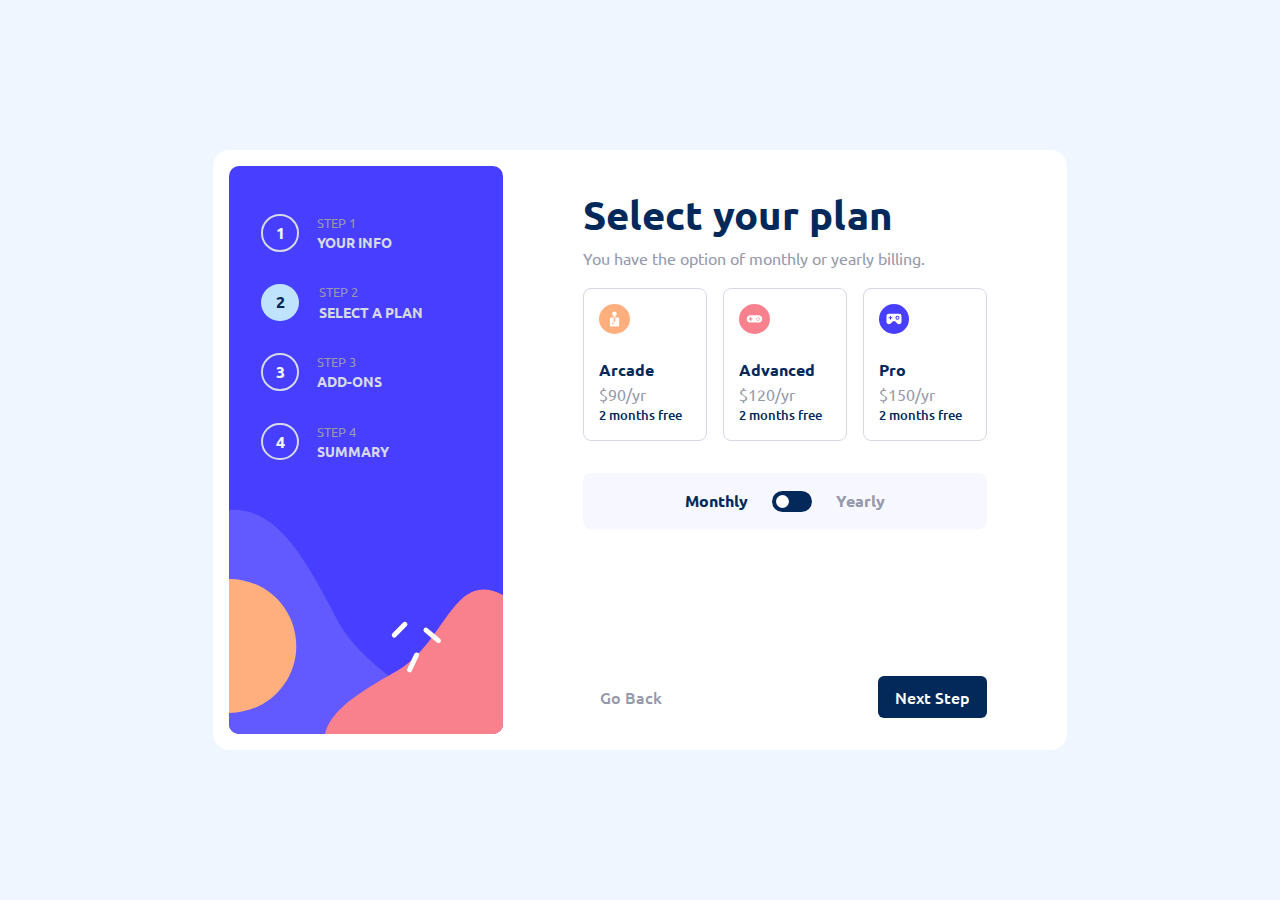
==== add-ons.html @ cd008446 "Initialize add-ons page" ====
<!DOCTYPE html>
<html lang="pt-PT">
	<head>
		<meta charset="UTF-8" />
		<meta name="viewport" content="width=device-width, initial-scale=1.0" />
		<title>Multi step form main</title>
		<link
			rel="shortcut icon"
			href="./assets/images/favicon-32x32.png"
			type="image/x-icon" />
		<link rel="stylesheet" href="./assets/style/css/bootstrap.min.css" />
		<link rel="stylesheet" href="./assets/style/css/style.css" />
	</head>
	<body class="d-flex flex-column">
		<div
			class="main d-flex flex-column h-100 col-md-10 col-lg-9 col-xl-8 col-xxl-7 m-md-auto p-md-3 rounded-4 pe-md-0">
			<img
				src="./assets/images/bg-sidebar-mobile.svg"
				alt="mobile-sidebar"
				class="sidebar-image-mobile d-md-none col-12 position-absolute" />
			<div class="sidebar d-md-block col-md-5 rounded-4">
				<img
					src="./assets/images/bg-sidebar-desktop.svg"
					alt="desktop-sidebar"
					class="sidebar-image-desktop d-none d-md-block col-12 img-fluid h-100 w-100" />
				<ul class="steps mx-auto mb-0">
					<li class="step">
						1
						<div class="about d-none d-md-flex">
							<p class="header-text">step 1</p>
							<p class="desc-text">your info</p>
						</div>
					</li>
					<li class="step active">
						2
						<div class="about d-none d-md-flex">
							<p class="header-text">step 2</p>
							<p class="desc-text">select a plan</p>
						</div>
					</li>
					<li class="step">
						3
						<div class="about d-none d-md-flex">
							<p class="header-text">step 3</p>
							<p class="desc-text">add-ons</p>
						</div>
					</li>
					<li class="step">
						4
						<div class="about d-none d-md-flex">
							<p class="header-text">step 4</p>
							<p class="desc-text">summary</p>
						</div>
					</li>
				</ul>
			</div>
			<form
				class="content-area position-relative d-flex flex-column h-100 col-md-12 mx-md-auto px-md-4">
				<div
					class="content-width h-100 d-flex flex-column px-md-2 pt-md-3 pt-lg-4">
					<div class="container p-md-0 p-md-0 px-lg-5">
						<div class="content-area-main shadow-sm rounded-3 mb-3">
							<h1 class="title">Select your plan</h1>
							<p class="text pb-3">
								You have the option of monthly or yearly billing.
							</p>
							<div class="options d-flex flex-column d-md-grid gap-3 gap-md-3 w-100 mb-2 pb-md-2">
								<div class="option py-4 p-md-3">
									<img
										src="./assets/images/icon-arcade.svg"
										class="option-img col-2 col-md-4 mb-md-4 mx-3 mx-md-0" />
									<div class="option-caption">
										<input
											type="radio"
											class="input-radio rounded-3"
											name="option"
											value="arcade" />
										<p class="_title">Arcade</p>
										<p class="_value">$90/yr</p>
										<p class="yearly-promotion">2 months free</p>
									</div>
								</div>
								<div class="option py-4 p-md-3">
									<img
										src="./assets/images/icon-advanced.svg"
										class="option-img col-2 col-md-4 mb-md-4 mx-3 mx-md-0" />
									<div class="option-caption">
										<input
											type="radio"
											class="input-radio rounded-3"
											name="option"
											value="advanced" />
										<p class="_title">Advanced</p>
										<p class="_value">$120/yr</p>
										<p class="yearly-promotion">2 months free</p>
									</div>
								</div>
								<div class="option py-4 p-md-3">
									<img
										src="./assets/images/icon-pro.svg"
										class="option-img col-2 col-md-4 mb-md-4 mx-3 mx-md-0" />
									<div class="option-caption">
										<input
											type="radio"
											class="input-radio rounded-3"
											name="option"
											value="pro" />
										<p class="_title">Pro</p>
										<p class="_value">$150/yr</p>
										<p class="yearly-promotion">2 months free</p>
									</div>
								</div>
							</div>
							<div class="switch-container p-3 rounded-3 mt-4">
									<span class="monthly-text">Monthly</span>
									<label for="dot" class="switch mx-4"><input type="checkbox" class="dot" id="dot"></label>
									<span class="yearly-text">Yearly</span>
								</div>
						</div>
					</div>
					<div class="buttons-container mt-auto p-3 d-flex flex-row px-lg-5">
						<a href="./index.html" class="btn text-btn px-3 py-2" type="submit">
							Go Back
						</a>
						<button class="btn button-dark ms-auto px-3 py-2" type="submit">
							Next Step
						</button>
					</div>
				</div>
			</form>
		</div>
	</body>
</html>
---- assets/style/css/style.css ----
@font-face {
  font-family: "Ubuntu";
  src: url(../../fonts/Ubuntu-Regular.ttf), url(../../fonts/Ubuntu-Medium.ttf), url(../../fonts/Ubuntu-Bold.ttf);
  font-weight: 400;
}
@font-face {
  font-family: "Ubuntu";
  src: url(../../fonts/Ubuntu-Medium.ttf), url(../../fonts/Ubuntu-Regular.ttf), url(../../fonts/Ubuntu-Bold.ttf);
  font-weight: 500;
}
@font-face {
  font-family: "Ubuntu";
  src: url(../../fonts/Ubuntu-Bold.ttf), url(../../fonts/Ubuntu-Regular.ttf), url(../../fonts/Ubuntu-Medium.ttf);
  font-weight: 700;
}
* {
  font-family: "Ubuntu", sans-serif;
}

.title {
  color: #02295a;
  font-weight: 700;
}

.text {
  margin-bottom: 0.1rem;
  color: #9699ab;
}

html,
body {
  height: 100%;
  background-color: #f0f6ff;
}

.main {
  position: relative;
}

.sidebar .steps {
  position: relative;
  list-style: none;
  padding: 2rem 0;
  display: flex;
  justify-content: center;
  gap: 1rem;
}
.sidebar .steps .step {
  width: 2.35rem;
  height: 2.35rem;
  display: flex;
  align-items: center;
  justify-content: center;
  border-radius: 50%;
  border: 2px solid #d6d9e6;
  font-weight: 700;
  color: #f0f6ff;
}
.sidebar .steps .step.active {
  border: none;
  color: #02295a;
  background-color: #bfe2fd;
}

.content-area .content-area-main {
  padding: 1.5rem;
  background-color: #ffffff;
}
.content-area .content-area-main .label {
  font-size: 0.9rem;
  font-weight: 500;
  color: #02295a;
}
.content-area .content-area-main .input::placeholder {
  color: #9699ab;
}
.content-area .buttons-container {
  background-color: #ffffff;
}

.options .option {
  width: 100%;
  position: relative;
  display: flex;
  align-items: flex-start;
}
.options .option .input-radio {
  appearance: none;
  width: 100%;
  height: 100%;
  position: absolute;
  top: 0;
  left: 0;
  border: 1.5px solid #d6d9e6;
}
.options .option .input-radio:checked {
  border-color: #473dff;
  background-color: rgba(71, 61, 255, 0.1);
}
.options .option .option-caption {
  display: flex;
  flex-direction: column;
}
.options .option .option-caption * {
  margin: 0;
}
.options .option .option-caption ._title {
  color: #02295a;
  font-weight: 700;
}
.options .option .option-caption ._value {
  color: #9699ab;
}
.options .option .option-caption .yearly-promotion {
  color: #02295a;
  font-size: 0.8rem;
  font-weight: 500;
}

.switch-container {
  display: flex;
  justify-content: center;
  align-items: center;
  background: rgba(173, 190, 255, 0.1);
}
.switch-container .monthly-text {
  font-weight: 700;
  color: #02295a;
}
.switch-container .switch {
  height: 1.285rem;
  width: 2.5rem;
  padding: 0.25rem;
  border-radius: 0.75rem;
  background: #02295a;
}
.switch-container .switch .dot {
  appearance: none;
  display: flex;
  width: 0.815rem;
  height: 0.815rem;
  border-radius: 50%;
  background: #ffffff;
}
.switch-container .switch .dot:checked {
  margin-left: auto;
}
.switch-container .yearly-text {
  font-weight: 700;
  color: #9699ab;
}

.button-dark,
.text-btn {
  font-weight: 500;
  color: #ffffff;
}
.button-dark.text-btn,
.text-btn.text-btn {
  color: #9699ab;
}
.button-dark.button-dark,
.text-btn.button-dark {
  background-color: #02295a;
}
.button-dark.button-dark:hover,
.text-btn.button-dark:hover {
  color: #ffffff;
}

.input {
  border: 1.5px solid #d6d9e6;
  outline: none;
  color: #02295a;
  font-weight: 500;
}
.input:focus {
  border-color: #473dff;
}

@media only screen and (min-width: 768px) {
  .main {
    height: auto !important;
    display: grid !important;
    grid-template-columns: auto 1fr;
    flex-direction: row !important;
    position: relative;
    background-color: #ffffff;
  }
  .main .sidebar {
    height: 100%;
    width: 100%;
    position: relative;
  }
  .main .sidebar .steps {
    position: absolute;
    top: 0;
    left: 0;
    width: 100%;
    flex-direction: column;
    padding: 3rem 2rem;
    gap: 2rem;
  }
  .main .sidebar .steps .step {
    position: relative;
  }
  .main .sidebar .steps .step .about {
    position: absolute;
    width: max-content;
    display: flex;
    flex-direction: column;
    left: calc(100% + 1.25rem);
    top: 50%;
    transform: translateY(-50%);
  }
  .main .sidebar .steps .step .about .header-text,
  .main .sidebar .steps .step .about .desc-text {
    margin: 0 !important;
    text-transform: uppercase;
    font-size: 0.9rem;
  }
  .main .sidebar .steps .step .about .header-text.header-text,
  .main .sidebar .steps .step .about .desc-text.header-text {
    color: #9699ab;
    font-size: 0.8rem;
    font-weight: 400;
  }
  .main .sidebar .steps .step .about .header-text.desc-text,
  .main .sidebar .steps .step .about .desc-text.desc-text {
    color: #d6d9e6;
  }
  .main .content-area .content-area-main {
    box-shadow: none !important;
    height: 100%;
    padding: 0;
    background: none;
  }
  .main .content-area .content-area-main .options {
    grid-template-columns: repeat(3, 1fr);
  }
  .main .content-area .content-area-main .options .option {
    flex-direction: column;
  }
  .main .content-area .buttons-container {
    background: none;
  }
  .input {
    border-radius: 0.4rem !important;
  }
  .label {
    margin-bottom: 0.2rem;
    font-weight: 500;
  }
}

/*# sourceMappingURL=style.css.map */
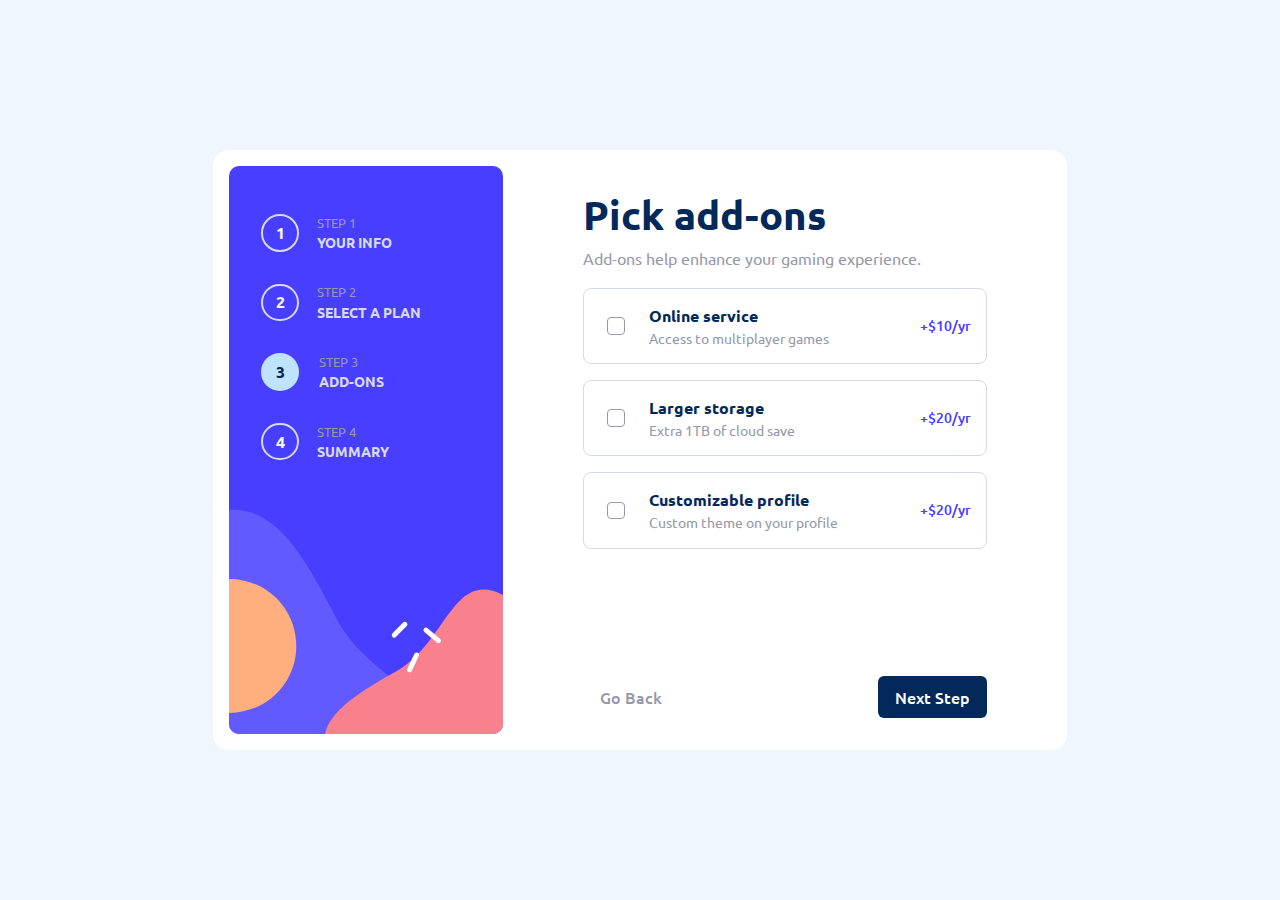
==== commit 659b9657: "Add-ons page done" ====
--- a/add-ons.html
+++ b/add-ons.html
@@ -31,14 +31,14 @@
 							<p class="desc-text">your info</p>
 						</div>
 					</li>
-					<li class="step active">
+					<li class="step">
 						2
 						<div class="about d-none d-md-flex">
 							<p class="header-text">step 2</p>
 							<p class="desc-text">select a plan</p>
 						</div>
 					</li>
-					<li class="step">
+					<li class="step active">
 						3
 						<div class="about d-none d-md-flex">
 							<p class="header-text">step 3</p>
@@ -60,66 +60,65 @@
 					class="content-width h-100 d-flex flex-column px-md-2 pt-md-3 pt-lg-4">
 					<div class="container p-md-0 p-md-0 px-lg-5">
 						<div class="content-area-main shadow-sm rounded-3 mb-3">
-							<h1 class="title">Select your plan</h1>
+							<h1 class="title">Pick add-ons</h1>
 							<p class="text pb-3">
-								You have the option of monthly or yearly billing.
+								Add-ons help enhance your gaming experience.
 							</p>
-							<div class="options d-flex flex-column d-md-grid gap-3 gap-md-3 w-100 mb-2 pb-md-2">
-								<div class="option py-4 p-md-3">
-									<img
-										src="./assets/images/icon-arcade.svg"
-										class="option-img col-2 col-md-4 mb-md-4 mx-3 mx-md-0" />
+							<div
+								class="options _add-ons d-flex flex-column gap-3 gap-md-3 w-100 mb-2 pb-md-2">
+								<div class="option flex-row py-3 px-md-3">
+									<div class="checkout ms-3 ms-md-2 me-3 me-md-4 my-auto"></div>
 									<div class="option-caption">
 										<input
-											type="radio"
+											type="checkbox"
 											class="input-radio rounded-3"
-											name="option"
+											name="online-service"
 											value="arcade" />
-										<p class="_title">Arcade</p>
-										<p class="_value">$90/yr</p>
-										<p class="yearly-promotion">2 months free</p>
+										<p class="_title">Online service</p>
+										<p class="_value">Access to multiplayer games</p>
 									</div>
+									<p class="yearly-promotion outside my-auto ms-auto pe-3 pe-md-0">
+										+$10/yr
+									</p>
 								</div>
-								<div class="option py-4 p-md-3">
-									<img
-										src="./assets/images/icon-advanced.svg"
-										class="option-img col-2 col-md-4 mb-md-4 mx-3 mx-md-0" />
+								<div class="option flex-row py-3 px-md-3">
+									<div class="checkout ms-3 ms-md-2 me-3 me-md-4 my-auto"></div>
 									<div class="option-caption">
 										<input
-											type="radio"
+											type="checkbox"
 											class="input-radio rounded-3"
-											name="option"
+											name="larger-storage"
 											value="advanced" />
-										<p class="_title">Advanced</p>
-										<p class="_value">$120/yr</p>
-										<p class="yearly-promotion">2 months free</p>
+										<p class="_title">Larger storage</p>
+										<p class="_value">Extra 1TB of cloud save</p>
 									</div>
+									<p class="yearly-promotion outside my-auto ms-auto pe-3 pe-md-0">
+										+$20/yr
+									</p>
 								</div>
-								<div class="option py-4 p-md-3">
-									<img
-										src="./assets/images/icon-pro.svg"
-										class="option-img col-2 col-md-4 mb-md-4 mx-3 mx-md-0" />
+								<div class="option flex-row py-3 px-md-3">
+									<div class="checkout ms-3 ms-md-2 me-3 me-md-4 my-auto"></div>
 									<div class="option-caption">
 										<input
-											type="radio"
+											type="checkbox"
 											class="input-radio rounded-3"
-											name="option"
+											name="customizable-profile"
 											value="pro" />
-										<p class="_title">Pro</p>
-										<p class="_value">$150/yr</p>
-										<p class="yearly-promotion">2 months free</p>
+										<p class="_title">Customizable profile</p>
+										<p class="_value">Custom theme on your profile</p>
 									</div>
+									<p class="yearly-promotion outside my-auto ms-auto pe-3 pe-md-0">
+										+$20/yr
+									</p>
 								</div>
 							</div>
-							<div class="switch-container p-3 rounded-3 mt-4">
-									<span class="monthly-text">Monthly</span>
-									<label for="dot" class="switch mx-4"><input type="checkbox" class="dot" id="dot"></label>
-									<span class="yearly-text">Yearly</span>
-								</div>
 						</div>
 					</div>
 					<div class="buttons-container mt-auto p-3 d-flex flex-row px-lg-5">
-						<a href="./index.html" class="btn text-btn px-3 py-2" type="submit">
+						<a
+							href="./select-plan.html"
+							class="btn text-btn px-3 py-2"
+							type="submit">
 							Go Back
 						</a>
 						<button class="btn button-dark ms-auto px-3 py-2" type="submit">
@@ -129,5 +128,7 @@
 				</div>
 			</form>
 		</div>
+
+		<script src="./assets/scripts/add-ons.js"></script>
 	</body>
 </html>
--- a/assets/style/css/style.css
+++ b/assets/style/css/style.css
@@ -83,6 +83,17 @@
   position: relative;
   display: flex;
   align-items: flex-start;
+}
+.options .option .checkout {
+  width: 1.1rem;
+  height: 1.1rem;
+  border: 1px solid #9699ab;
+  border-radius: 0.25rem;
+}
+.options .option .checkout.checked {
+  border: none;
+  background: url(../../images/icon-checkmark.svg) no-repeat center, #473dff;
+  background-size: 60%;
 }
 .options .option .input-radio {
   appearance: none;
@@ -92,6 +103,7 @@
   top: 0;
   left: 0;
   border: 1.5px solid #d6d9e6;
+  outline: none;
 }
 .options .option .input-radio:checked {
   border-color: #473dff;
@@ -115,6 +127,14 @@
   color: #02295a;
   font-size: 0.8rem;
   font-weight: 500;
+}
+.options .option .yearly-promotion.outside {
+  color: #473dff;
+  font-size: 0.85rem;
+  font-weight: 500;
+}
+.options._add-ons ._value {
+  font-size: 0.85rem;
 }
 
 .switch-container {
@@ -133,6 +153,7 @@
   padding: 0.25rem;
   border-radius: 0.75rem;
   background: #02295a;
+  cursor: pointer;
 }
 .switch-container .switch .dot {
   appearance: none;
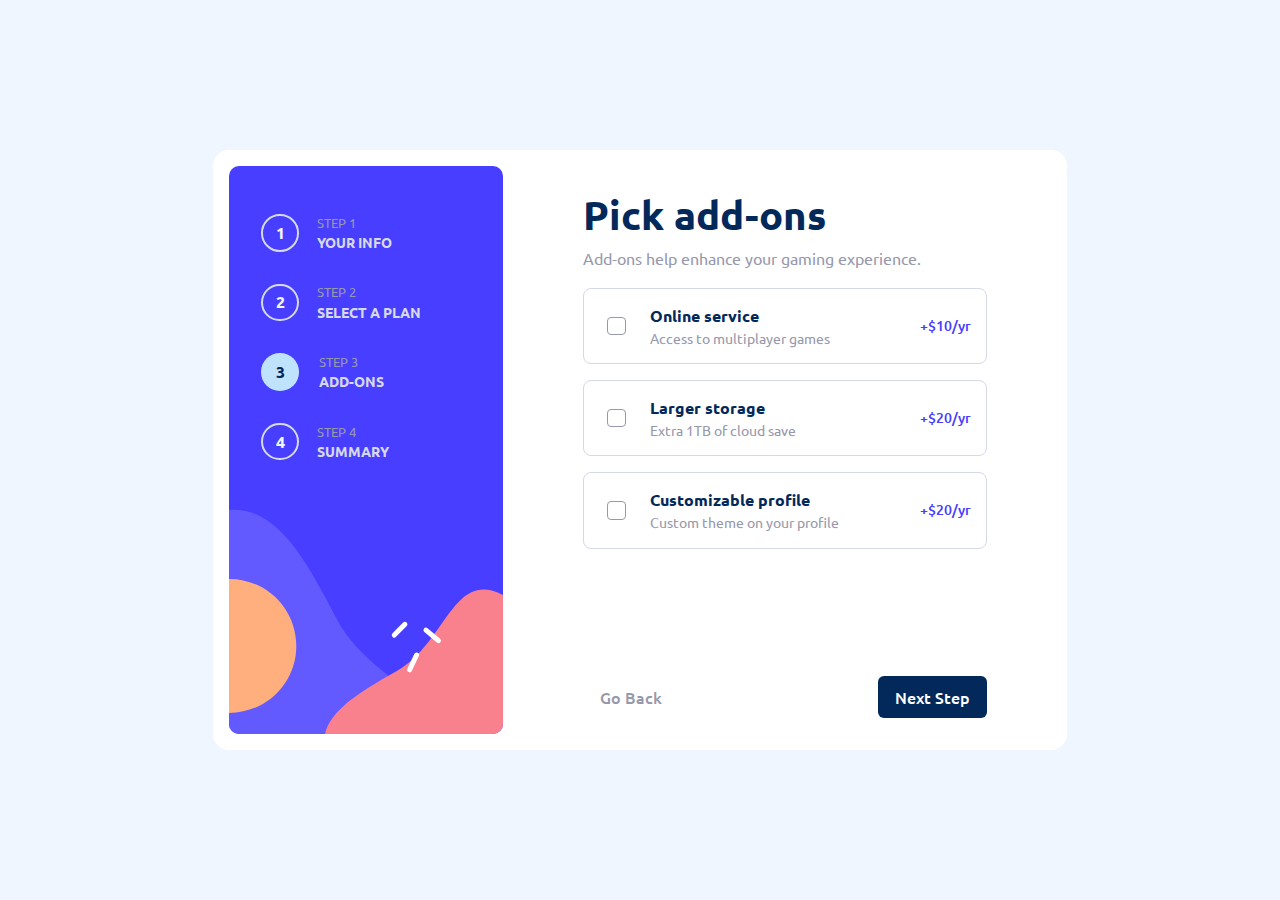
==== commit 2b96c6be: "Add-ons page script | Done" ====
--- a/add-ons.html
+++ b/add-ons.html
@@ -55,7 +55,7 @@
 				</ul>
 			</div>
 			<form
-				class="content-area position-relative d-flex flex-column h-100 col-md-12 mx-md-auto px-md-4">
+				class="content-area step-3 position-relative d-flex flex-column h-100 col-md-12 mx-md-auto px-md-4">
 				<div
 					class="content-width h-100 d-flex flex-column px-md-2 pt-md-3 pt-lg-4">
 					<div class="container p-md-0 p-md-0 px-lg-5">
@@ -73,7 +73,7 @@
 											type="checkbox"
 											class="input-radio rounded-3"
 											name="online-service"
-											value="arcade" />
+											value="1" />
 										<p class="_title">Online service</p>
 										<p class="_value">Access to multiplayer games</p>
 									</div>
@@ -88,7 +88,7 @@
 											type="checkbox"
 											class="input-radio rounded-3"
 											name="larger-storage"
-											value="advanced" />
+											value="2" />
 										<p class="_title">Larger storage</p>
 										<p class="_value">Extra 1TB of cloud save</p>
 									</div>
@@ -103,7 +103,7 @@
 											type="checkbox"
 											class="input-radio rounded-3"
 											name="customizable-profile"
-											value="pro" />
+											value="2" />
 										<p class="_title">Customizable profile</p>
 										<p class="_value">Custom theme on your profile</p>
 									</div>
@@ -129,6 +129,6 @@
 			</form>
 		</div>
 
-		<script src="./assets/scripts/add-ons.js"></script>
+		<script src="./assets/scripts/script.js" type="module"></script>
 	</body>
 </html>
--- a/assets/style/css/style.css
+++ b/assets/style/css/style.css
@@ -77,6 +77,12 @@
 .content-area .buttons-container {
   background-color: #ffffff;
 }
+.content-area.step-2 .yearly-promotion {
+  display: none;
+}
+.content-area.step-2.yearly-view .yearly-promotion {
+  display: flex;
+}
 
 .options .option {
   width: 100%;
@@ -85,8 +91,8 @@
   align-items: flex-start;
 }
 .options .option .checkout {
-  width: 1.1rem;
-  height: 1.1rem;
+  width: 1.15rem;
+  height: 1.15rem;
   border: 1px solid #9699ab;
   border-radius: 0.25rem;
 }
@@ -171,22 +177,54 @@
   color: #9699ab;
 }
 
+.finishing-values {
+  background-color: rgba(71, 61, 255, 0.05);
+}
+.finishing-values .change {
+  text-decoration: underline;
+}
+.finishing-values .text .title {
+  font-weight: 500 !important;
+}
+
+.total .title {
+  color: #473dff !important;
+}
+@media only screen and (min-width: 768px) {
+  .total .title {
+    font-size: 1.175rem;
+  }
+}
+
 .button-dark,
 .text-btn {
   font-weight: 500;
   color: #ffffff;
+  transition: all 0.2s ease-in-out;
 }
 .button-dark.text-btn,
 .text-btn.text-btn {
   color: #9699ab;
+}
+.button-dark.text-btn:hover,
+.text-btn.text-btn:hover {
+  color: #02295a;
 }
 .button-dark.button-dark,
 .text-btn.button-dark {
   background-color: #02295a;
-}
-.button-dark.button-dark:hover,
-.text-btn.button-dark:hover {
   color: #ffffff;
+}
+.button-dark.button-dark:not(.confirm):hover, .button-dark.button-dark:not(.confirm):active,
+.text-btn.button-dark:not(.confirm):hover,
+.text-btn.button-dark:not(.confirm):active {
+  opacity: 0.875;
+  color: #ffffff;
+  background-color: #02295a;
+}
+.button-dark.button-dark.confirm,
+.text-btn.button-dark.confirm {
+  background-color: #473dff;
 }
 
 .input {
@@ -197,6 +235,19 @@
 }
 .input:focus {
   border-color: #473dff;
+}
+
+.form-group .alert-text {
+  display: none;
+  color: #ed3548;
+  font-weight: 700;
+  font-size: 0.8rem;
+}
+.form-group.wrong .alert-text {
+  display: flex;
+}
+.form-group.wrong .input {
+  border-color: #ed3548;
 }
 
 @media only screen and (min-width: 768px) {
